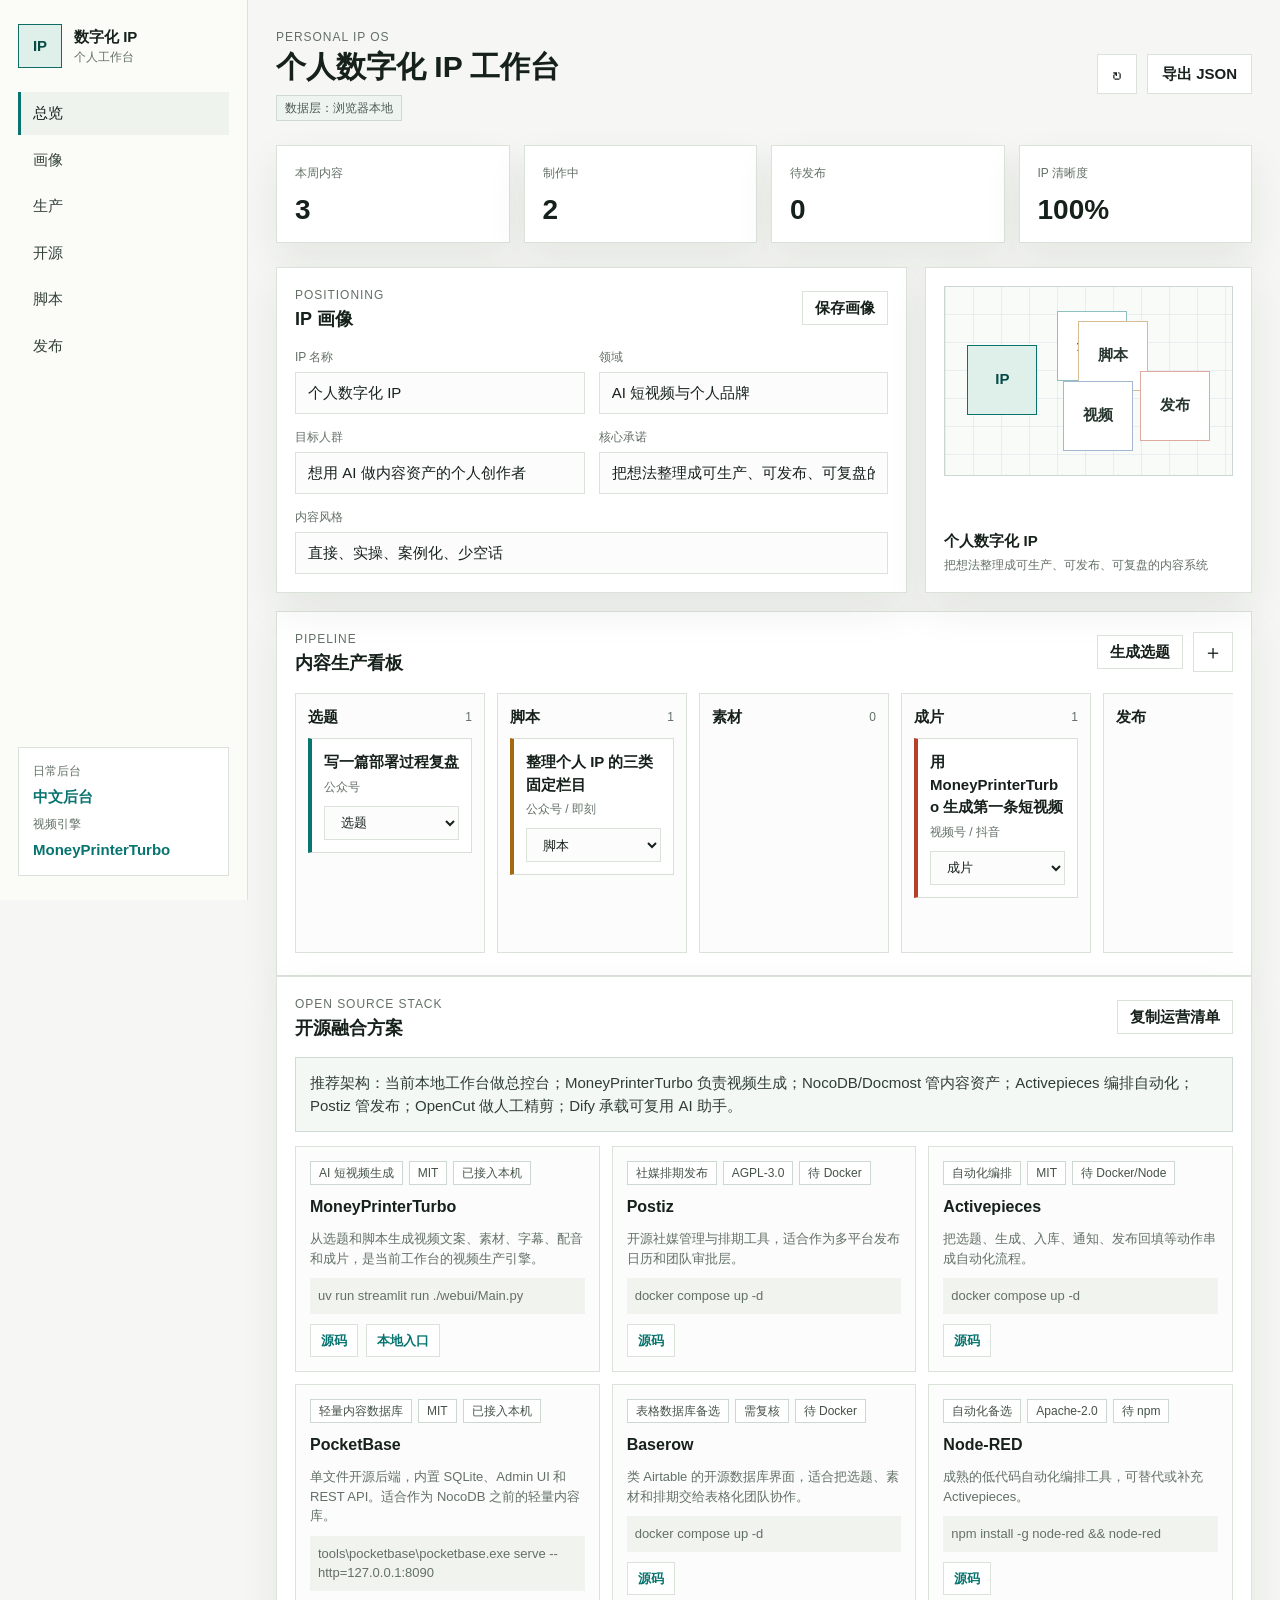
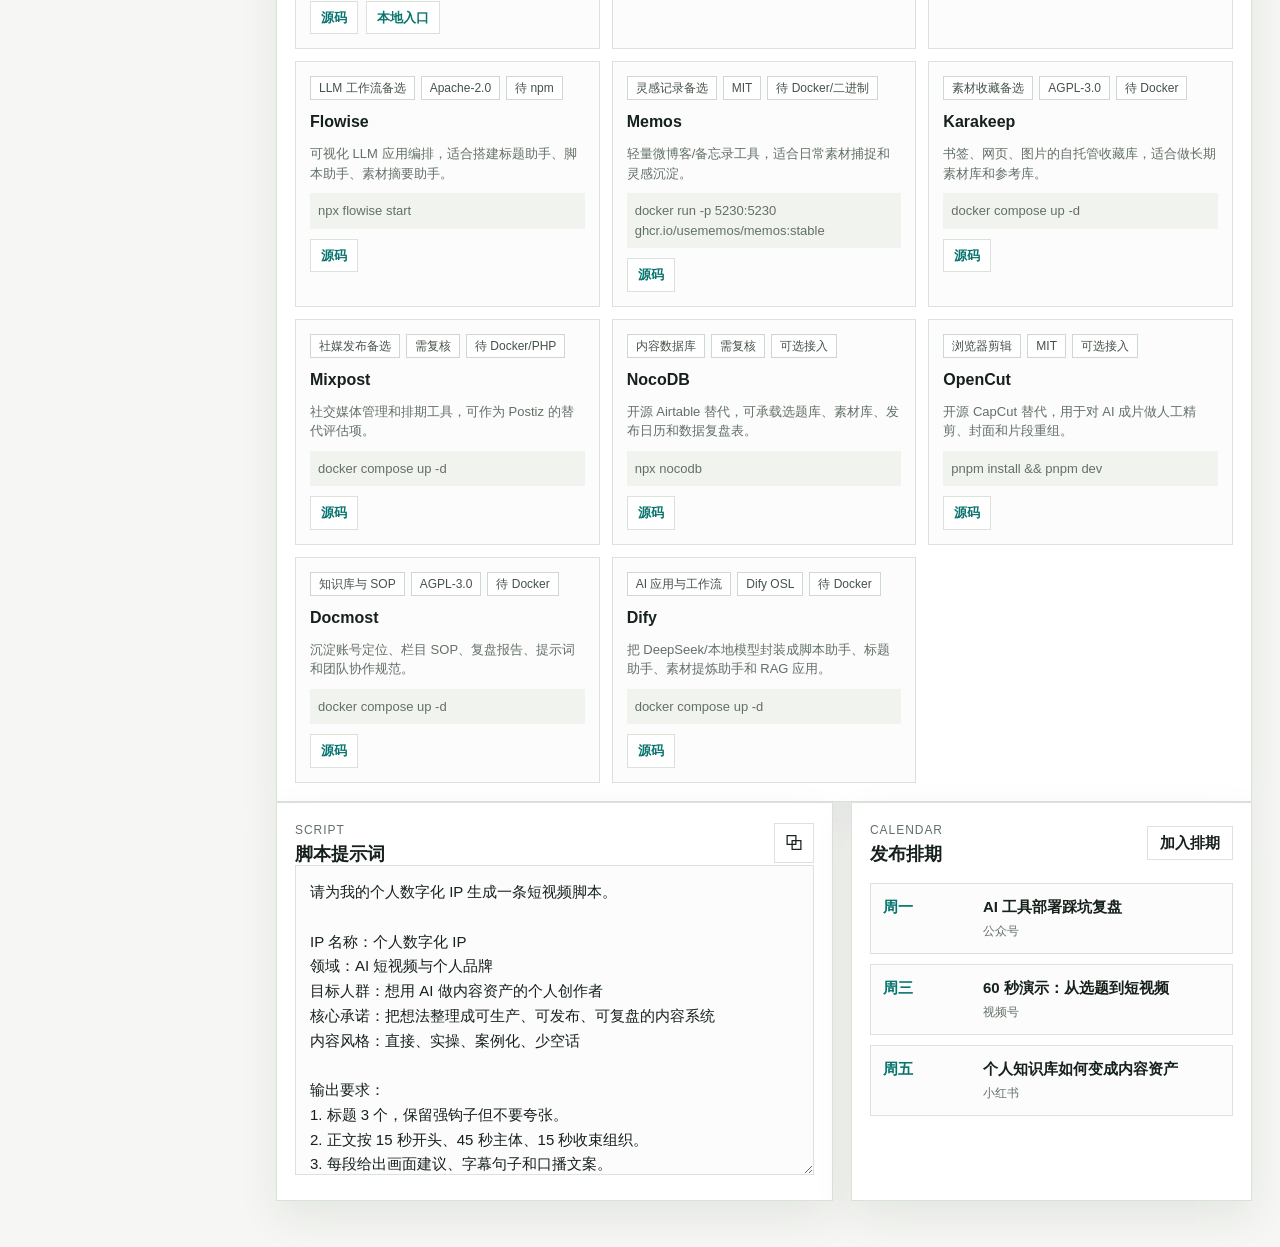
==== index.html @ 00fe7ca5 "Add personal IP workbench installer" ====
<!doctype html>
<html lang="zh-CN">
  <head>
    <meta charset="utf-8" />
    <meta name="viewport" content="width=device-width, initial-scale=1" />
    <title>个人数字化 IP 工作台</title>
    <link rel="stylesheet" href="./styles.css" />
  </head>
  <body>
    <div class="app-shell">
      <aside class="sidebar" aria-label="工作台导航">
        <div class="brand">
          <div class="brand-mark" aria-hidden="true">IP</div>
          <div>
            <strong>数字化 IP</strong>
            <span>个人工作台</span>
          </div>
        </div>
        <nav class="nav-list">
          <a href="#overview" class="active">总览</a>
          <a href="#profile">画像</a>
          <a href="#pipeline">生产</a>
          <a href="#opensource">开源</a>
          <a href="#prompt">脚本</a>
          <a href="#publish">发布</a>
        </nav>
        <div class="tool-card">
          <span class="tool-label">日常后台</span>
          <a class="tool-link" href="http://127.0.0.1:8787/admin-cn.html" target="_blank" rel="noreferrer">中文后台</a>
          <span class="tool-label">视频引擎</span>
          <a class="tool-link" href="http://127.0.0.1:8501" target="_blank" rel="noreferrer">MoneyPrinterTurbo</a>
        </div>
      </aside>

      <main>
        <section id="overview" class="topbar">
          <div>
            <p class="eyebrow">Personal IP OS</p>
            <h1>个人数字化 IP 工作台</h1>
            <span id="storageMode" class="sync-status">数据层：浏览器本地</span>
          </div>
          <div class="top-actions">
            <button id="resetBtn" class="icon-button" type="button" title="重置数据" aria-label="重置数据">↻</button>
            <button id="exportBtn" class="button" type="button">导出 JSON</button>
          </div>
        </section>

        <section class="metric-grid" aria-label="关键指标">
          <article class="metric">
            <span>本周内容</span>
            <strong id="metricIdeas">0</strong>
          </article>
          <article class="metric">
            <span>制作中</span>
            <strong id="metricActive">0</strong>
          </article>
          <article class="metric">
            <span>待发布</span>
            <strong id="metricPublish">0</strong>
          </article>
          <article class="metric">
            <span>IP 清晰度</span>
            <strong id="metricClarity">0%</strong>
          </article>
        </section>

        <section class="workspace-grid">
          <section id="profile" class="panel profile-panel">
            <div class="panel-header">
              <div>
                <p class="eyebrow">Positioning</p>
                <h2>IP 画像</h2>
              </div>
              <button id="saveProfileBtn" class="button compact" type="button">保存画像</button>
            </div>

            <div class="form-grid">
              <label>
                <span>IP 名称</span>
                <input id="ipName" type="text" placeholder="例：工程 AI 实战笔记" />
              </label>
              <label>
                <span>领域</span>
                <input id="ipDomain" type="text" placeholder="例：AI 工具、工程管理、知识视频" />
              </label>
              <label>
                <span>目标人群</span>
                <input id="audience" type="text" placeholder="例：有技术基础的项目负责人" />
              </label>
              <label>
                <span>核心承诺</span>
                <input id="promise" type="text" placeholder="例：把复杂工具变成可直接执行的流程" />
              </label>
              <label class="wide">
                <span>内容风格</span>
                <input id="voiceTone" type="text" placeholder="例：直接、实操、少废话、有证据" />
              </label>
            </div>
          </section>

          <section class="panel asset-panel" aria-label="视觉资产">
            <div class="asset-board">
              <div class="asset-node node-main">IP</div>
              <div class="asset-node">选题</div>
              <div class="asset-node">脚本</div>
              <div class="asset-node">视频</div>
              <div class="asset-node">发布</div>
            </div>
            <div class="asset-caption">
              <strong id="assetTitle">未命名 IP</strong>
              <span id="assetSubtitle">定位、生产、发布集中管理</span>
            </div>
          </section>
        </section>

        <section id="pipeline" class="panel">
          <div class="panel-header">
            <div>
              <p class="eyebrow">Pipeline</p>
              <h2>内容生产看板</h2>
            </div>
            <div class="button-row">
              <button id="ideaBtn" class="button compact" type="button">生成选题</button>
              <button id="addTaskBtn" class="icon-button" type="button" title="添加任务" aria-label="添加任务">＋</button>
            </div>
          </div>

          <div class="kanban" id="kanban"></div>
        </section>

        <section id="opensource" class="panel">
          <div class="panel-header">
            <div>
              <p class="eyebrow">Open Source Stack</p>
              <h2>开源融合方案</h2>
            </div>
            <button id="copyOpsBtn" class="button compact" type="button">复制运营清单</button>
          </div>
          <div class="stack-summary" id="stackSummary"></div>
          <div class="tool-grid" id="openSourceGrid"></div>
        </section>

        <section class="workspace-grid lower">
          <section id="prompt" class="panel">
            <div class="panel-header">
              <div>
                <p class="eyebrow">Script</p>
                <h2>脚本提示词</h2>
              </div>
              <button id="copyPromptBtn" class="icon-button" type="button" title="复制提示词" aria-label="复制提示词">⧉</button>
            </div>
            <textarea id="promptBox" spellcheck="false"></textarea>
          </section>

          <section id="publish" class="panel">
            <div class="panel-header">
              <div>
                <p class="eyebrow">Calendar</p>
                <h2>发布排期</h2>
              </div>
              <button id="addPublishBtn" class="button compact" type="button">加入排期</button>
            </div>
            <div class="publish-list" id="publishList"></div>
          </section>
        </section>
      </main>
    </div>

    <template id="taskTemplate">
      <article class="task-card">
        <div>
          <strong class="task-title"></strong>
          <span class="task-meta"></span>
        </div>
        <select class="task-stage" aria-label="生产阶段"></select>
      </article>
    </template>

    <script src="./app.js"></script>
  </body>
</html>
---- styles.css ----
:root {
  --bg: #f6f7f4;
  --surface: #ffffff;
  --surface-soft: #eef3ee;
  --ink: #17211c;
  --muted: #637067;
  --line: #dbe2da;
  --teal: #08746f;
  --red: #b6402a;
  --amber: #a56a11;
  --blue: #2f5f9b;
  --shadow: 0 16px 38px rgba(20, 32, 26, 0.08);
}

* {
  box-sizing: border-box;
}

html {
  scroll-behavior: smooth;
}

body {
  margin: 0;
  min-width: 320px;
  color: var(--ink);
  background: var(--bg);
  font-family: "Microsoft YaHei", "Segoe UI", Arial, sans-serif;
  font-size: 15px;
  line-height: 1.5;
}

button,
input,
textarea,
select {
  font: inherit;
}

a {
  color: inherit;
  text-decoration: none;
}

.app-shell {
  display: grid;
  grid-template-columns: 248px minmax(0, 1fr);
  min-height: 100vh;
}

.sidebar {
  position: sticky;
  top: 0;
  height: 100vh;
  padding: 24px 18px;
  border-right: 1px solid var(--line);
  background: #fbfcf8;
  display: flex;
  flex-direction: column;
  gap: 24px;
}

.brand {
  display: flex;
  align-items: center;
  gap: 12px;
}

.brand-mark {
  width: 44px;
  height: 44px;
  display: grid;
  place-items: center;
  border: 1px solid #0e6c65;
  background: #dff0ea;
  color: #074b47;
  font-weight: 800;
  letter-spacing: 0;
}

.brand strong,
.brand span {
  display: block;
}

.brand span,
.eyebrow,
.metric span,
.tool-label,
.task-meta,
.asset-caption span,
label span {
  color: var(--muted);
  font-size: 12px;
}

.nav-list {
  display: grid;
  gap: 4px;
}

.nav-list a {
  padding: 10px 12px;
  border-left: 3px solid transparent;
  color: #344139;
}

.nav-list a.active,
.nav-list a:hover {
  border-color: var(--teal);
  background: var(--surface-soft);
  color: var(--ink);
}

.tool-card {
  margin-top: auto;
  padding: 14px;
  border: 1px solid var(--line);
  background: var(--surface);
  display: grid;
  gap: 6px;
}

.tool-link {
  color: var(--teal);
  font-weight: 700;
  overflow-wrap: anywhere;
}

main {
  width: min(1460px, 100%);
  margin: 0 auto;
  padding: 28px;
}

.topbar,
.panel-header,
.top-actions,
.button-row {
  display: flex;
  align-items: center;
}

.topbar,
.panel-header {
  justify-content: space-between;
  gap: 18px;
}

h1,
h2,
p {
  margin: 0;
}

h1 {
  font-size: 30px;
  line-height: 1.15;
  letter-spacing: 0;
}

h2 {
  font-size: 18px;
  line-height: 1.25;
  letter-spacing: 0;
}

.eyebrow {
  text-transform: uppercase;
  letter-spacing: 0.08em;
  margin-bottom: 4px;
}

.sync-status {
  display: inline-flex;
  align-items: center;
  min-height: 26px;
  margin-top: 10px;
  padding: 0 8px;
  border: 1px solid #cfdad2;
  background: #eef5f1;
  color: #4c5a52;
  font-size: 12px;
}

.top-actions,
.button-row {
  gap: 10px;
  flex-wrap: wrap;
}

.button,
.icon-button {
  border: 1px solid var(--line);
  background: var(--surface);
  color: var(--ink);
  cursor: pointer;
  min-height: 40px;
}

.button {
  padding: 0 14px;
  font-weight: 700;
}

.button.compact {
  min-height: 34px;
  padding-inline: 12px;
}

.icon-button {
  width: 40px;
  display: grid;
  place-items: center;
  font-size: 20px;
}

.button:hover,
.icon-button:hover {
  border-color: var(--teal);
  color: var(--teal);
}

.metric-grid {
  display: grid;
  grid-template-columns: repeat(4, minmax(0, 1fr));
  gap: 14px;
  margin: 24px 0;
}

.metric {
  min-height: 98px;
  padding: 18px;
  border: 1px solid var(--line);
  background: var(--surface);
  box-shadow: var(--shadow);
  display: grid;
  align-content: space-between;
}

.metric strong {
  font-size: 28px;
  line-height: 1;
}

.workspace-grid {
  display: grid;
  grid-template-columns: minmax(0, 1.45fr) minmax(320px, 0.75fr);
  gap: 18px;
  margin-bottom: 18px;
}

.workspace-grid.lower {
  grid-template-columns: minmax(0, 1fr) minmax(360px, 0.72fr);
  align-items: stretch;
}

.panel {
  border: 1px solid var(--line);
  background: var(--surface);
  box-shadow: var(--shadow);
  padding: 18px;
}

.form-grid {
  display: grid;
  grid-template-columns: repeat(2, minmax(0, 1fr));
  gap: 14px;
  margin-top: 18px;
}

label {
  display: grid;
  gap: 6px;
}

label.wide {
  grid-column: 1 / -1;
}

input,
textarea,
select {
  width: 100%;
  border: 1px solid var(--line);
  background: #fbfcfb;
  color: var(--ink);
}

input,
select {
  height: 42px;
  padding: 0 12px;
}

textarea {
  min-height: 310px;
  resize: vertical;
  padding: 14px;
  line-height: 1.65;
}

input:focus,
textarea:focus,
select:focus {
  outline: 2px solid rgba(8, 116, 111, 0.18);
  border-color: var(--teal);
}

.asset-panel {
  display: grid;
  align-content: space-between;
  min-height: 260px;
  overflow: hidden;
}

.asset-board {
  position: relative;
  min-height: 190px;
  border: 1px solid #cbd8d1;
  background:
    linear-gradient(90deg, rgba(8, 116, 111, 0.08) 1px, transparent 1px),
    linear-gradient(0deg, rgba(47, 95, 155, 0.08) 1px, transparent 1px),
    #f8fbf7;
  background-size: 28px 28px;
}

.asset-node {
  position: absolute;
  width: 70px;
  height: 70px;
  display: grid;
  place-items: center;
  border: 1px solid #b9c8c0;
  background: #ffffff;
  font-weight: 800;
  color: #26352d;
}

.asset-node:nth-child(1) {
  left: 22px;
  top: 58px;
}

.asset-node:nth-child(2) {
  left: 112px;
  top: 24px;
  border-color: rgba(8, 116, 111, 0.45);
}

.asset-node:nth-child(3) {
  right: 84px;
  top: 34px;
  border-color: rgba(166, 106, 17, 0.45);
}

.asset-node:nth-child(4) {
  left: 118px;
  bottom: 24px;
  border-color: rgba(47, 95, 155, 0.45);
}

.asset-node:nth-child(5) {
  right: 22px;
  bottom: 34px;
  border-color: rgba(182, 64, 42, 0.45);
}

.node-main {
  background: #dff0ea;
  color: #064b46;
  border-color: var(--teal);
}

.asset-caption {
  display: grid;
  gap: 4px;
  margin-top: 12px;
}

.kanban {
  display: grid;
  grid-template-columns: repeat(5, minmax(190px, 1fr));
  gap: 12px;
  margin-top: 18px;
  overflow-x: auto;
  padding-bottom: 4px;
}

.stack-summary {
  margin-top: 18px;
  padding: 14px;
  border: 1px solid #cddbd4;
  background: #f4f8f5;
  color: #2f3d35;
}

.tool-grid {
  display: grid;
  grid-template-columns: repeat(3, minmax(0, 1fr));
  gap: 12px;
  margin-top: 14px;
}

.tool-item {
  min-height: 214px;
  padding: 14px;
  border: 1px solid var(--line);
  background: #fbfcfb;
  display: grid;
  align-content: start;
  gap: 10px;
}

.tool-item strong {
  font-size: 16px;
  overflow-wrap: anywhere;
}

.tool-tags {
  display: flex;
  flex-wrap: wrap;
  gap: 6px;
}

.tag {
  display: inline-flex;
  align-items: center;
  min-height: 24px;
  padding: 0 8px;
  border: 1px solid #cdd8d0;
  background: #ffffff;
  color: #455249;
  font-size: 12px;
}

.tool-desc,
.tool-command {
  color: var(--muted);
  font-size: 13px;
}

.tool-command {
  padding: 8px;
  background: #f1f3ef;
  overflow-wrap: anywhere;
}

.tool-actions {
  display: flex;
  flex-wrap: wrap;
  gap: 8px;
  margin-top: auto;
}

.tool-actions a {
  min-height: 32px;
  padding: 6px 10px;
  border: 1px solid var(--line);
  background: var(--surface);
  color: var(--teal);
  font-weight: 700;
  font-size: 13px;
}

.stage-column {
  min-height: 260px;
  padding: 12px;
  border: 1px solid var(--line);
  background: #fbfcfb;
}

.stage-title {
  display: flex;
  justify-content: space-between;
  align-items: center;
  gap: 8px;
  margin-bottom: 10px;
  font-weight: 800;
}

.stage-count {
  color: var(--muted);
  font-size: 12px;
  font-weight: 500;
}

.task-list {
  display: grid;
  gap: 10px;
}

.task-card {
  display: grid;
  gap: 10px;
  padding: 12px;
  border: 1px solid #d7dfd7;
  background: var(--surface);
  border-left: 4px solid var(--teal);
}

.task-card[data-stage="script"] {
  border-left-color: var(--amber);
}

.task-card[data-stage="material"] {
  border-left-color: var(--blue);
}

.task-card[data-stage="video"] {
  border-left-color: var(--red);
}

.task-card[data-stage="publish"] {
  border-left-color: #526154;
}

.task-title,
.asset-caption strong {
  overflow-wrap: anywhere;
}

.task-meta {
  display: block;
  margin-top: 4px;
}

.task-stage {
  height: 34px;
  font-size: 13px;
}

.publish-list {
  display: grid;
  gap: 10px;
  margin-top: 18px;
}

.publish-item {
  display: grid;
  grid-template-columns: 88px minmax(0, 1fr);
  gap: 12px;
  align-items: start;
  padding: 12px;
  border: 1px solid var(--line);
  background: #fbfcfb;
}

.publish-date {
  color: var(--teal);
  font-weight: 800;
}

.publish-title {
  display: block;
  font-weight: 700;
  overflow-wrap: anywhere;
}

.publish-channel {
  color: var(--muted);
  font-size: 12px;
}

@media (max-width: 1080px) {
  .app-shell {
    grid-template-columns: 1fr;
  }

  .sidebar {
    position: static;
    height: auto;
    flex-direction: row;
    align-items: center;
    flex-wrap: wrap;
  }

  .nav-list {
    grid-auto-flow: column;
    overflow-x: auto;
  }

  .tool-card {
    margin-top: 0;
    margin-left: auto;
  }

  .metric-grid,
  .workspace-grid,
  .workspace-grid.lower,
  .tool-grid {
    grid-template-columns: repeat(2, minmax(0, 1fr));
  }
}

@media (max-width: 720px) {
  main {
    padding: 18px;
  }

  .topbar,
  .panel-header {
    align-items: flex-start;
    flex-direction: column;
  }

  .metric-grid,
  .workspace-grid,
  .workspace-grid.lower,
  .tool-grid,
  .form-grid {
    grid-template-columns: 1fr;
  }

  .tool-card {
    width: 100%;
    margin-left: 0;
  }

  .sidebar {
    padding: 18px;
  }
}
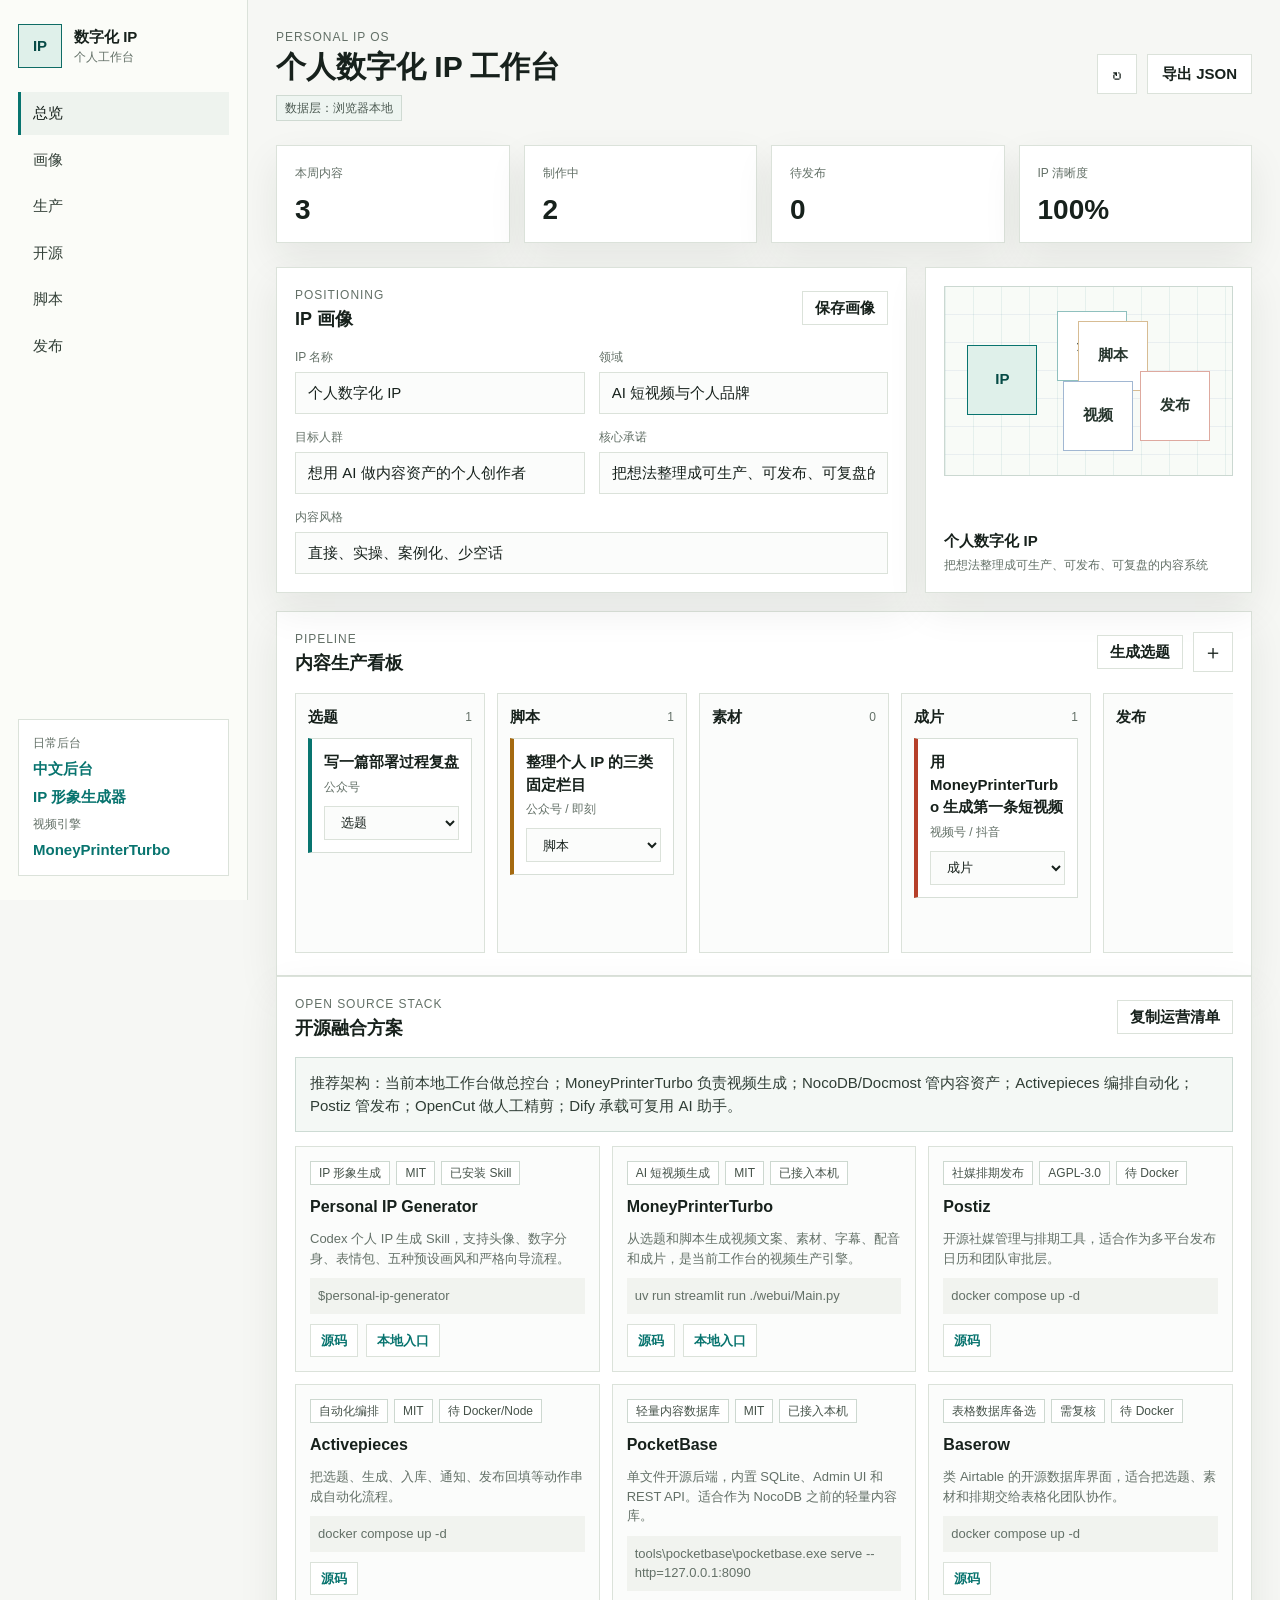
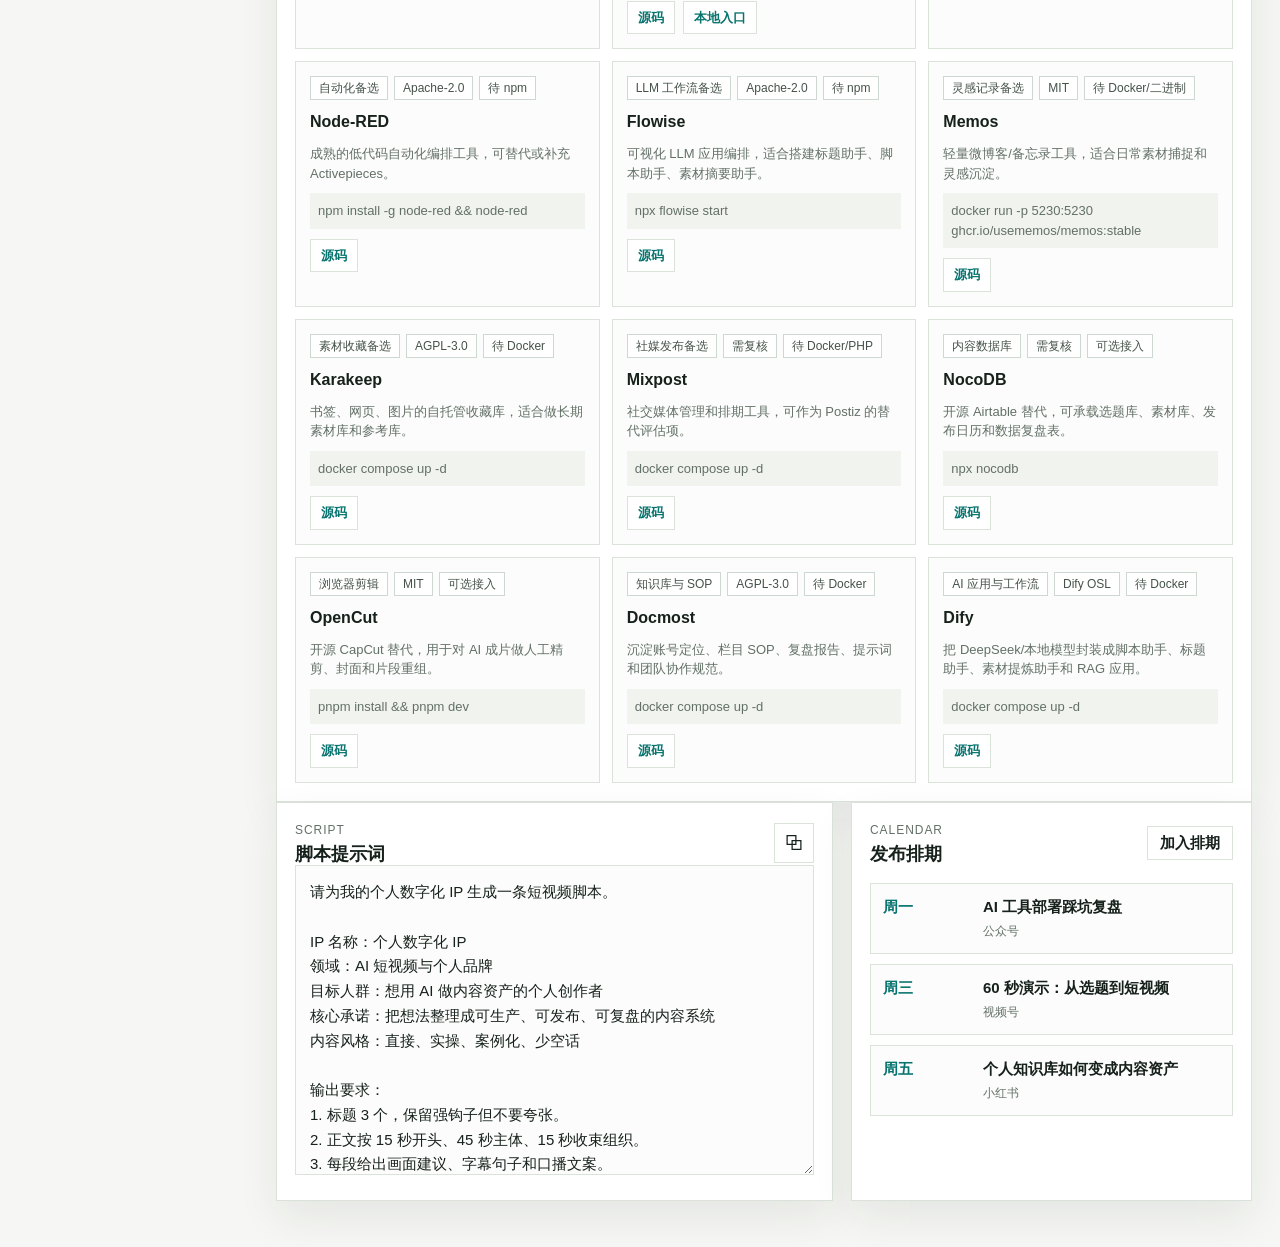
==== commit 310ee505: "Integrate personal IP generator" ====
--- a/index.html
+++ b/index.html
@@ -27,6 +27,7 @@
         <div class="tool-card">
           <span class="tool-label">日常后台</span>
           <a class="tool-link" href="http://127.0.0.1:8787/admin-cn.html" target="_blank" rel="noreferrer">中文后台</a>
+          <a class="tool-link" href="http://127.0.0.1:8787/ip-generator.html" target="_blank" rel="noreferrer">IP 形象生成器</a>
           <span class="tool-label">视频引擎</span>
           <a class="tool-link" href="http://127.0.0.1:8501" target="_blank" rel="noreferrer">MoneyPrinterTurbo</a>
         </div>
